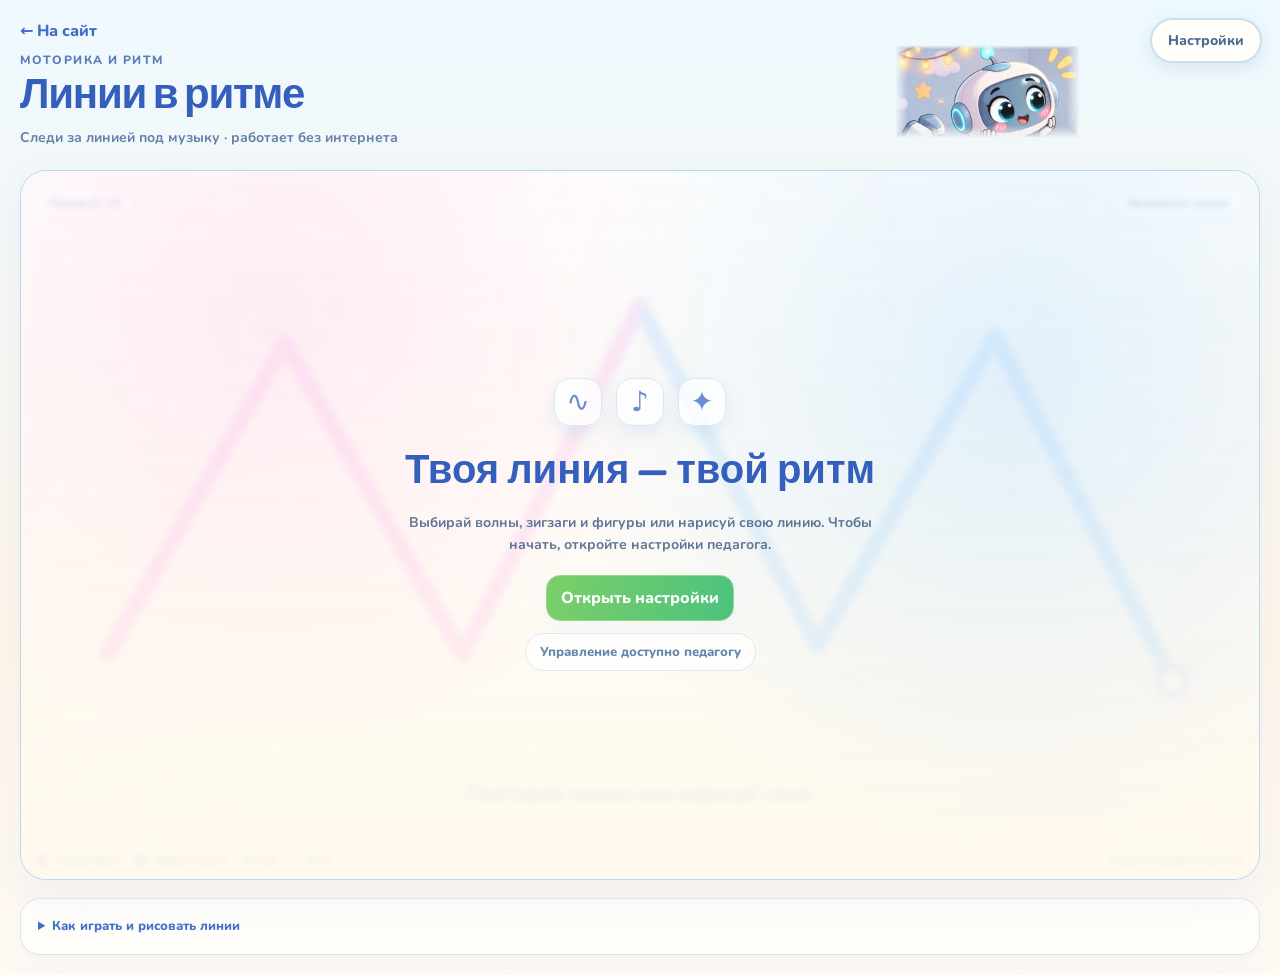
==== games/linii/index.html @ 6294ac90 "Add Mozgograd landing and kids games for GitHub Pages. Co-authored-by: Cursor <cursoragent@cursor.co" ====
<!DOCTYPE html>
<html lang="ru">
<head>
  <meta charset="utf-8" />
  <meta name="viewport" content="width=device-width, initial-scale=1" />
  <meta name="theme-color" content="#dff2ff" />
  <title>Линии в ритме — Я всё могу!</title>
  <link rel="preconnect" href="https://fonts.googleapis.com" />
  <link rel="preconnect" href="https://fonts.gstatic.com" crossorigin />
  <link href="https://fonts.googleapis.com/css2?family=Baloo+2:wght@700;800&family=Fredoka:wght@600;700&family=Nunito:wght@600;700;800&display=swap" rel="stylesheet" />
  <link rel="stylesheet" href="styles.css?v=2" />
</head>
<body>
  <main id="app">
    <a class="back-home" href="../../index.html">← На сайт</a>
    <header>
      <div>
        <p class="eyebrow">Моторика и ритм</p>
        <h1>Линии в ритме</h1>
        <p class="tagline">Следи за линией под музыку · работает без интернета</p>
      </div>
      <img class="mascot" src="assets/robot.webp" width="540" height="272" alt="Робот наблюдает за игрой" decoding="async" />
    </header>

    <button type="button" id="teacherLaunch" class="teacherLaunch" aria-label="Показать или скрыть настройки педагога" aria-controls="controls" aria-expanded="false">Настройки</button>

    <div class="layout">
      <div class="stageShell">
        <section class="screen" id="screen" aria-label="Игровое поле">
          <div class="hud">
            <span class="pill" id="roundLabel">Раунд 0 / 10</span>
            <span class="pill" id="stateLabel">Выберите линию</span>
          </div>
          <svg id="board" viewBox="0 0 1000 540" preserveAspectRatio="xMidYMid meet" aria-label="Поле с анимируемой линией. В режиме рисования проведите по нему пальцем.">
            <defs>
              <radialGradient id="stageGlow">
                <stop stop-color="#ffffff" stop-opacity=".95" />
                <stop offset="1" stop-color="#fdfaf0" stop-opacity=".55" />
              </radialGradient>
              <filter id="glow"><feGaussianBlur stdDeviation="6" /></filter>
            </defs>
            <rect width="1000" height="540" fill="url(#stageGlow)" />
            <g id="grid" opacity=".14" stroke="#b8d7ea" stroke-width="1"></g>
            <path id="ghost" fill="none" stroke="#d4b2f1" stroke-opacity=".35" stroke-width="10" stroke-linejoin="round" stroke-linecap="round" />
            <g id="coloredSegments"></g>
            <path id="drawPath" fill="none" stroke="#78d38f" stroke-width="13" stroke-linecap="round" stroke-linejoin="round" visibility="hidden" />
            <circle id="headGlow" cx="0" cy="0" r="24" fill="#f4cbff" opacity=".30" visibility="hidden" />
            <circle id="head" cx="0" cy="0" r="11" fill="white" stroke="#a3b8ff" stroke-width="4" visibility="hidden" />
            <circle id="traceFinger" cx="0" cy="0" r="12" fill="#8bdc9a" stroke="#ffffff" stroke-width="2" visibility="hidden" />
            <text id="canvasText" x="500" y="509" font-size="17" fill="#6f8db5" text-anchor="middle">Повторяй линию или нарисуй свою</text>
          </svg>
          <div class="splash" id="overlay">
            <div class="splashCard">
              <div class="heroSymbols" aria-hidden="true"><span>∿</span><span>♪</span><span>✦</span></div>
              <h2 id="overlayTitle">Твоя линия — твой ритм</h2>
              <p id="overlayDesc">Выбирай волны, зигзаги и фигуры или нарисуй свою линию. Чтобы начать, откройте настройки педагога.</p>
              <button class="btn primary" id="overlayAction" type="button">Открыть настройки</button>
              <div class="adultCue">Управление доступно педагогу</div>
            </div>
          </div>
          <div class="screenFoot">
            <div class="leftFoot">
              <span class="hand left"><i></i>левая рука</span>
              <span class="hand right"><i></i>правая рука</span>
              <span class="roundLine"><span id="shapeName">Зигзаг</span> · <span id="timeLabel">0,0 с</span></span>
            </div>
            <span class="smallNote" id="scoreLabel">Играй в удобном ритме</span>
          </div>
        </section>

        <div class="editorBar" id="editorBar">
          <span class="editorText" id="editorHint">Нарисуй пальцем или мышью непрерывную линию. Начни где угодно.</span>
          <button class="btn ghost" id="clearBtn" type="button">Очистить</button>
          <button class="btn green" id="saveBtn" type="button">Сохранить линию</button>
          <button class="btn" id="cancelBtn" type="button">Отмена</button>
        </div>

        <details class="infoBlock">
          <summary>Как играть и рисовать линии</summary>
          <p><b>Режим «Повторяй»:</b> следи за белой точкой и повторяй направление движения рукой. Розовый участок — левая рука, голубой — правая.</p>
          <p><b>Режим «Обводи»:</b> проведи пальцем или мышью по линии. Оцениваются точность и пройденный путь.</p>
          <p><b>Своя линия:</b> нажми «Нарисовать свою», проведи линию и сохрани. Она останется в этом браузере. Музыка создаётся в программе, внешних файлов не нужно.</p>
        </details>
      </div>

      <aside class="controls teacherDrawer" id="controls" aria-label="Закрытая панель педагога" aria-hidden="true" inert>
        <div class="drawerTop">
          <div>
            <div class="teacherEyebrow">Панель педагога</div>
            <h2>Настройки игры</h2>
          </div>
          <button class="drawerClose" id="teacherClose" type="button" aria-label="Скрыть настройки">✕</button>
        </div>
        <p class="drawerHint">Выберите задание и нажмите «Старт» — панель закроется. Чтобы изменить музыку или поставить паузу, снова откройте «Настройки».</p>
        <div class="toolbar">
          <button class="btn primary" id="startBtn" type="button">Старт</button>
          <button class="btn" id="pauseBtn" type="button" disabled>Пауза</button>
          <button class="btn green" id="drawBtn" type="button">Нарисовать свою</button>
          <button class="btn" id="fullBtn" type="button">Весь экран</button>
        </div>
        <button type="button" id="teacherLock" class="btn lockBtn">Скрыть панель</button>
        <div class="field">
          <label for="mode">Игровой режим</label>
          <select id="mode">
            <option value="class">Повторяй движения руками</option>
            <option value="trace">Обводи пальцем / мышью</option>
          </select>
        </div>
        <div class="field">
          <label for="shape">Форма линии</label>
          <select id="shape">
            <option value="random">Каждый раунд разная</option>
            <option value="zigzag" selected>Зигзаг</option>
            <option value="wave">Волна</option>
            <option value="hills">Горки</option>
            <option value="steps">Лесенка</option>
            <option value="loops">Петли</option>
            <option value="spiral">Спираль</option>
            <option value="eight">Восьмёрка</option>
            <option value="heart">Сердце</option>
            <option value="star">Звезда</option>
            <option value="flower">Цветок</option>
            <option value="custom">Моя линия</option>
          </select>
        </div>
        <div class="row2">
          <div class="field">
            <label for="difficulty">Сложность</label>
            <select id="difficulty">
              <option value="easy">Легко</option>
              <option value="normal" selected>Средне</option>
              <option value="hard">Сложно</option>
            </select>
          </div>
          <div class="field">
            <label for="rounds">Раундов</label>
            <select id="rounds">
              <option value="5">5</option>
              <option value="10" selected>10</option>
              <option value="20">20</option>
              <option value="999">Без конца</option>
            </select>
          </div>
        </div>
        <div class="field">
          <label for="duration">Время на линию: <strong id="durationVal">6 с</strong></label>
          <input type="range" id="duration" min="3" max="20" step="1" value="6" />
        </div>
        <div class="field">
          <label for="colorStyle">Цвет линии</label>
          <select id="colorStyle">
            <option value="half">Две половины — левая / правая</option>
            <option value="alternate">Чередование участков</option>
            <option value="rainbow">Радужные участки</option>
            <option value="single">Один цвет</option>
          </select>
        </div>
        <div class="musicPanel">
          <div class="musicTitle">
            <span>Музыкальное сопровождение</span>
            <span id="bpmLabel" class="bpm">120 BPM</span>
          </div>
          <div class="field">
            <label for="music">Выбери мелодию</label>
            <select id="music">
              <option value="pop">Электро-поп</option>
              <option value="funk">Фанк</option>
              <option value="latin">Латина</option>
              <option value="chip">8-бит</option>
              <option value="lofi">Лоу-фай</option>
              <option value="techno">Техно</option>
              <option value="break">Брейкбит</option>
              <option value="waltz">Вальс</option>
              <option value="ambient">Космос</option>
              <option value="soft">Нежная мелодия</option>
              <option value="cues">Только сигналы</option>
              <option value="off">Без музыки</option>
            </select>
          </div>
          <div class="volumeRow">
            <label for="volume">Громкость</label>
            <input id="volume" type="range" min="0" max="100" value="40" step="5" />
            <output id="volumeValue">40%</output>
          </div>
          <div class="musicActions">
            <button class="btn" id="previewBtn" type="button">Послушать стиль</button>
            <button class="btn ghost" id="restartBtn" type="button">Заново</button>
          </div>
          <div class="musicHelp" id="musicNote">Ритм синхронизирован с анимацией. Стили создаются в браузере.</div>
        </div>
        <div class="miniInfo" id="modeNote">Подключи ноутбук к телевизору или интерактивной доске, выбери музыку и нажми «Старт».</div>
      </aside>
    </div>
    <div class="teacherShade" id="teacherShade" hidden></div>
  </main>
  <script src="game.js?v=2"></script>
</body>
</html>
---- games/linii/styles.css ----
:root {
  color-scheme: light;
  --bg: #f6fbff;
  --panel: #ffffff;
  --panel2: #eef8ff;
  --ink: #35507f;
  --muted: #6580aa;
  --pink: #ff9dc6;
  --blue: #8dcfff;
  --mint: #84e0c2;
  --purple: #ae9cff;
  --stroke: #b7d9f3;
  --warm: #fff6e4;
  --accent: #7ac96c;
  --font: "Nunito", system-ui, sans-serif;
  --display: "Baloo 2", "Fredoka", sans-serif;
}

* { box-sizing: border-box; }
body {
  margin: 0;
  min-height: 100vh;
  color: var(--ink);
  font-family: var(--font);
  background: linear-gradient(180deg, #eef9ff, #fff5e8 65%, #fffaf3);
}
button, select, input { font: inherit; }
button { cursor: pointer; }
button:disabled { opacity: .5; cursor: default; }
button:focus-visible,
select:focus-visible,
input:focus-visible {
  outline: 3px solid #b9a8ff;
  outline-offset: 2px;
}

.back-home {
  display: inline-block;
  margin: 0 0 10px;
  color: #3f6ec7;
  font-weight: 800;
  text-decoration: none;
}
.back-home:hover { text-decoration: underline; }

main {
  max-width: 1400px;
  margin: 0 auto;
  padding: 20px;
}

header {
  position: relative;
  display: flex;
  align-items: flex-start;
  justify-content: space-between;
  gap: 16px;
  margin-bottom: 18px;
  padding-right: 160px;
  min-height: 100px;
}
.eyebrow {
  margin: 0 0 6px;
  color: #5b7eb8;
  font-size: 12px;
  font-weight: 800;
  letter-spacing: .12em;
  text-transform: uppercase;
}
header h1 {
  font-family: var(--display);
  font-size: clamp(28px, 3.8vw, 42px);
  line-height: 1.08;
  letter-spacing: -.03em;
  margin: 0;
  color: #355fbc;
}
.tagline {
  color: var(--muted);
  margin: 9px 0 0;
  font-size: 14px;
  font-weight: 700;
}
header .mascot {
  position: absolute;
  width: 185px;
  height: auto;
  right: 180px;
  top: -7px;
  pointer-events: none;
  user-select: none;
  z-index: 1;
  opacity: .92;
}

.layout { display: block; position: relative; }
.stageShell { width: 100%; max-width: 1400px; margin: auto; min-width: 0; }

.screen {
  position: relative;
  background:
    linear-gradient(180deg, rgba(255,255,255,.84), rgba(255,255,255,.92)),
    url(assets/stage.webp) center/cover no-repeat;
  border: 1px solid #b6d9ef;
  border-radius: 26px;
  overflow: hidden;
  box-shadow: 0 18px 45px #d4dff055;
}
.screen::before {
  content: "";
  position: absolute;
  inset: 0;
  background: linear-gradient(180deg, rgba(255,255,255,.18), rgba(255,255,255,.06));
  pointer-events: none;
  z-index: 0;
}
.screen::after {
  content: "";
  position: absolute;
  left: 20px;
  top: 18px;
  width: 270px;
  height: 170px;
  background: radial-gradient(circle at 35% 38%, rgba(255,255,255,.55), rgba(255,255,255,0) 70%);
  pointer-events: none;
  z-index: 0;
}
.screen svg {
  display: block;
  width: 100%;
  aspect-ratio: 1000 / 540;
  touch-action: none;
  user-select: none;
  position: relative;
  z-index: 1;
}

.hud {
  position: absolute;
  z-index: 2;
  top: 15px;
  left: 16px;
  right: 16px;
  display: flex;
  justify-content: space-between;
  align-items: center;
  gap: 10px;
  pointer-events: none;
}
.pill {
  font-size: 12px;
  font-weight: 800;
  color: #46628f;
  background: #ffffffd9;
  border: 1px solid #c5dff0;
  border-radius: 100px;
  padding: 8px 12px;
  backdrop-filter: blur(8px);
  box-shadow: 0 4px 16px #d7eaf055;
}
.screenFoot {
  padding: 11px 15px;
  background: rgba(255,255,255,.88);
  display: flex;
  align-items: center;
  justify-content: space-between;
  flex-wrap: wrap;
  gap: 10px;
  border-top: 1px solid #d8ecf8;
}
.leftFoot {
  display: flex;
  gap: 15px;
  flex-wrap: wrap;
  color: #6d87ad;
  font-size: 12px;
  font-weight: 700;
}
.smallNote { font-size: 12px; color: #7590b2; font-weight: 700; }
.roundLine { display: flex; align-items: center; gap: 12px; min-width: 0; }
.roundLine span { white-space: nowrap; }

.splash {
  position: absolute;
  inset: 0;
  background:
    radial-gradient(circle at 20% 20%, rgba(255, 180, 220, .22), transparent 40%),
    radial-gradient(circle at 80% 30%, rgba(140, 200, 255, .25), transparent 42%),
    linear-gradient(180deg, rgba(255,255,255,.78), rgba(255,248,235,.88));
  display: grid;
  place-items: center;
  text-align: center;
  padding: 22px;
  z-index: 3;
  backdrop-filter: blur(3px);
  color: #3d5d8d;
}
.splash[hidden] { display: none !important; }
.splashCard {
  animation: splashIn .45s cubic-bezier(.2, .9, .25, 1);
  max-width: 520px;
}
@keyframes splashIn {
  from { opacity: 0; transform: translateY(12px) scale(.97); }
  to { opacity: 1; transform: none; }
}
.splash h2 {
  margin: 0 0 8px;
  font-family: var(--display);
  font-size: clamp(26px, 3.6vw, 40px);
  color: #355fbc;
}
.splash p {
  font-size: 14px;
  line-height: 1.55;
  color: #5e7698;
  max-width: 470px;
  margin: 0 auto 20px;
  font-weight: 700;
}
.splash .heroSymbols {
  display: flex;
  justify-content: center;
  gap: 14px;
  font-size: 28px;
  margin-bottom: 14px;
  color: #6a8fd0;
}
.splash .heroSymbols span {
  display: inline-grid;
  place-items: center;
  width: 48px;
  height: 48px;
  border-radius: 16px;
  background: rgba(255,255,255,.75);
  border: 1px solid #d8e8f6;
  box-shadow: 0 8px 18px rgba(140, 180, 220, .2);
  animation: bob 2.8s ease-in-out infinite;
}
.splash .heroSymbols span:nth-child(2) { animation-delay: .35s; }
.splash .heroSymbols span:nth-child(3) { animation-delay: .7s; }
@keyframes bob {
  0%, 100% { transform: translateY(0); }
  50% { transform: translateY(-5px); }
}
.adultCue {
  font-size: 13px;
  font-weight: 800;
  color: #6385ae;
  background: #ffffffbd;
  border: 1px solid #dceaf4;
  padding: 9px 14px;
  border-radius: 100px;
  margin: 12px auto 0;
  width: fit-content;
}
.hand {
  display: inline-flex;
  align-items: center;
  gap: 7px;
}
.hand i {
  width: 12px;
  height: 12px;
  border-radius: 50%;
  display: inline-block;
  box-shadow: inset 0 -2px rgba(0,0,0,.12);
}
.hand.left i { background: #f39de9; }
.hand.right i { background: #83c4ff; }

.btn {
  border: 1px solid #c6def1;
  color: #45628d;
  background: #ffffff;
  padding: 11px 14px;
  border-radius: 14px;
  min-height: 42px;
  font-weight: 800;
  transition: filter .15s;
  box-shadow: 0 8px 20px #ddeaf655;
}
.btn:not(:disabled):hover { filter: brightness(1.08); }
.btn.primary {
  background: linear-gradient(100deg, #7bcf68, #4cc27e);
  border-color: #8fdc89;
  color: #fff;
}
.btn.green {
  background: linear-gradient(100deg, #7ed1ff, #7ec7ff);
  border-color: #9fd8ff;
  color: #2f5f9b;
}
.btn.ghost { background: transparent; }

.toolbar {
  margin-top: 12px;
  display: flex;
  gap: 9px;
  flex-wrap: wrap;
}
.toolbar .btn { flex: 1; }

.editorBar {
  display: none;
  background: #f6fffb;
  border: 1px solid #bfe7dc;
  border-radius: 16px;
  padding: 12px;
  margin-top: 12px;
  align-items: center;
  gap: 10px;
  flex-wrap: wrap;
  box-shadow: 0 8px 20px #dff3eb55;
}
.editorBar .editorText {
  flex: 1;
  min-width: 190px;
  font-size: 13px;
  color: #4a8a77;
  font-weight: 700;
}
.editorBar .btn { white-space: nowrap; }
.editorActive .editorBar { display: flex; }
.editorActive .teacherDrawer .toolbar { display: none; }

.controls {
  border: 1px solid #cfe5f4;
  border-radius: 24px;
  background: linear-gradient(160deg, #ffffff, #f7fbff);
  padding: 18px;
  display: grid;
  gap: 15px;
  box-shadow: 0 16px 35px #dce7f044;
}
.controls h2 { font-size: 18px; margin: 0; font-family: var(--display); }
.field { display: grid; gap: 7px; }
.field label { color: #5b79a6; font-size: 13px; font-weight: 800; }
.field select,
.field input[type=range] { width: 100%; }
.field select {
  background: #fffefc;
  color: #416288;
  border: 1px solid #c7dff0;
  border-radius: 12px;
  padding: 10px 11px;
  font-size: 14px;
  min-height: 42px;
  font-weight: 700;
}
.field input[type=range] { accent-color: #b39dff; cursor: pointer; }
.row2 { display: grid; grid-template-columns: 1fr 1fr; gap: 10px; }
.miniInfo { font-size: 12px; line-height: 1.5; color: #7590b2; font-weight: 700; }

.musicPanel {
  background: #fff8eb;
  border: 1px solid #f0dcb3;
  border-radius: 18px;
  padding: 13px;
  display: grid;
  gap: 11px;
}
.musicTitle {
  display: flex;
  justify-content: space-between;
  align-items: center;
  gap: 10px;
  font-weight: 800;
  font-size: 14px;
}
.bpm {
  background: #eff9ee;
  color: #65a25d;
  border-radius: 99px;
  font-size: 12px;
  font-weight: 800;
  padding: 5px 9px;
  white-space: nowrap;
  border: 1px solid #cfe8ce;
}
.musicHelp { font-size: 11px; color: #7d95b8; line-height: 1.45; font-weight: 700; }
.volumeRow { display: flex; gap: 9px; align-items: center; }
.volumeRow label { min-width: 68px; font-size: 12px; font-weight: 800; }
.volumeRow output {
  font-variant-numeric: tabular-nums;
  min-width: 36px;
  text-align: right;
  color: #54759d;
  font-size: 12px;
  font-weight: 800;
}
.volumeRow input { flex: 1; min-width: 0; }
.musicActions { display: flex; gap: 8px; }
.musicActions .btn { font-size: 13px; flex: 1; padding: 9px 10px; }

.infoBlock {
  margin-top: 18px;
  border: 1px solid #d5e7f6;
  background: #fffefa;
  padding: 17px;
  border-radius: 20px;
  color: #6684aa;
  line-height: 1.65;
  font-size: 13px;
  box-shadow: 0 14px 30px #dce9f044;
  font-weight: 700;
}
.infoBlock summary {
  cursor: pointer;
  font-weight: 800;
  color: #3f6ec7;
  list-style-position: inside;
}
.infoBlock summary:hover { color: #6ea6d6; }
.infoBlock p:first-of-type { margin-top: 12px; }
.infoBlock b { color: #456895; }
.infoBlock p { margin: 0 0 9px; }
.infoBlock p:last-child { margin-bottom: 0; }

[hidden] { display: none !important; }

.teacherLaunch {
  position: fixed;
  z-index: 48;
  top: 18px;
  right: 18px;
  padding: 11px 16px;
  min-height: 45px;
  background: #fffefb;
  border: 2px solid #c9dfef;
  box-shadow: 0 5px 16px #b6cad866;
  color: #4d6b92;
  border-radius: 50px;
  font-weight: 800;
  font-size: 14px;
  cursor: pointer;
}
.teacherLaunch:focus-visible,
.drawerClose:focus-visible {
  outline: 3px solid #789df6;
  outline-offset: 3px;
}
.teacherLaunch:hover { background: #f0faff; }
.teacherShade {
  position: fixed;
  z-index: 49;
  inset: 0;
  background: rgba(32, 58, 85, .46);
  backdrop-filter: blur(3px);
}
.controls.teacherDrawer {
  position: fixed;
  z-index: 50;
  top: 0;
  right: 0;
  bottom: 0;
  width: min(440px, 96vw);
  height: 100dvh;
  overflow-y: auto;
  overscroll-behavior: contain;
  display: grid;
  grid-template-columns: minmax(0, 1fr);
  align-content: start;
  gap: 13px;
  padding: 22px 20px 28px;
  border-radius: 25px 0 0 25px;
  border: 1px solid #b9d9ee;
  background: linear-gradient(180deg, #fffefc, #f4faff);
  box-shadow: -18px 0 52px #294d7360;
  transform: translateX(110%);
  transition: transform .25s ease, visibility .25s;
  visibility: hidden;
  pointer-events: none;
}
.controls.teacherDrawer.is-open {
  transform: translateX(0);
  visibility: visible;
  pointer-events: auto;
}
.drawerTop {
  display: flex;
  justify-content: space-between;
  align-items: center;
  gap: 10px;
}
.teacherEyebrow {
  font-size: 12px;
  font-weight: 800;
  color: #7798ba;
  margin-bottom: 5px;
}
.drawerTop h2 {
  font-size: 23px;
  color: #3b69a7;
  margin: 0;
  font-family: var(--display);
}
.drawerClose {
  width: 44px;
  height: 44px;
  flex: none;
  border-radius: 13px;
  border: 1px solid #d5e6ef;
  background: #fff;
  color: #48658c;
  font-size: 20px;
  cursor: pointer;
}
.drawerHint {
  margin: 0;
  color: #6684a1;
  font-size: 12px;
  line-height: 1.55;
  font-weight: 700;
}
.controls.teacherDrawer .toolbar {
  display: grid;
  grid-template-columns: 1fr 1fr;
  gap: 8px;
  margin: 0;
}
.controls.teacherDrawer .toolbar .btn {
  font-size: 13px;
  padding: 10px 8px;
  min-width: 0;
  flex: auto;
}
.lockBtn {
  background: #fff1e7;
  color: #89572b;
  border: 1px solid #f0d3b6;
  font-size: 14px;
  width: 100%;
}

body.isFullscreen main {
  height: 100dvh;
  width: 100vw;
  overflow: hidden;
  max-width: none;
  padding: 0;
  background: #f9fbff;
}
body.isFullscreen .layout { display: block; }
body.isFullscreen aside.teacherDrawer { display: grid; }
body.isFullscreen .teacherLaunch { display: block; }
body.isFullscreen .screen { height: 100dvh; border-radius: 0; border: none; display: flex; flex-direction: column; }
body.isFullscreen .stageShell { max-width: none; width: 100%; }
body.isFullscreen .editorBar { z-index: 14; position: fixed; bottom: 70px; left: 16px; right: 16px; max-width: 750px; margin: auto; }
body.isFullscreen .toolbar { position: static; max-width: none; }
body.isFullscreen .infoBlock { display: none; }
body.isFullscreen .screen svg {
  flex: 1;
  min-height: 0;
  width: 100%;
  height: calc(100vh - 42px);
  aspect-ratio: auto;
}
body.isFullscreen .screenFoot { flex-shrink: 0; }
body.isFullscreen header { display: none; }

@media (max-width: 800px) {
  header .mascot { width: 135px; right: 130px; top: -8px; }
}
@media (max-width: 530px) {
  main { padding: 12px; }
  header {
    padding-right: 0;
    padding-top: 75px;
    min-height: 132px;
  }
  header .mascot {
    width: 120px;
    right: auto;
    left: 0;
    top: -6px;
  }
  .teacherLaunch {
    top: 10px;
    right: 10px;
    font-size: 12px;
    padding: 8px 13px;
    min-height: 39px;
  }
  .controls.teacherDrawer {
    width: min(410px, 100vw);
    border-radius: 18px 0 0 18px;
    padding: 17px 14px 26px;
  }
  .controls.teacherDrawer .row2 { grid-template-columns: 1fr 1fr; }
  .controls.teacherDrawer .toolbar .btn { font-size: 12px; padding: 10px 5px; }
  .screen { border-radius: 18px; }
  .screen svg { aspect-ratio: 1000 / 620; }
  body.isFullscreen header { display: none; }
}
@media (prefers-reduced-motion: reduce) {
  .controls.teacherDrawer { transition: none; }
}
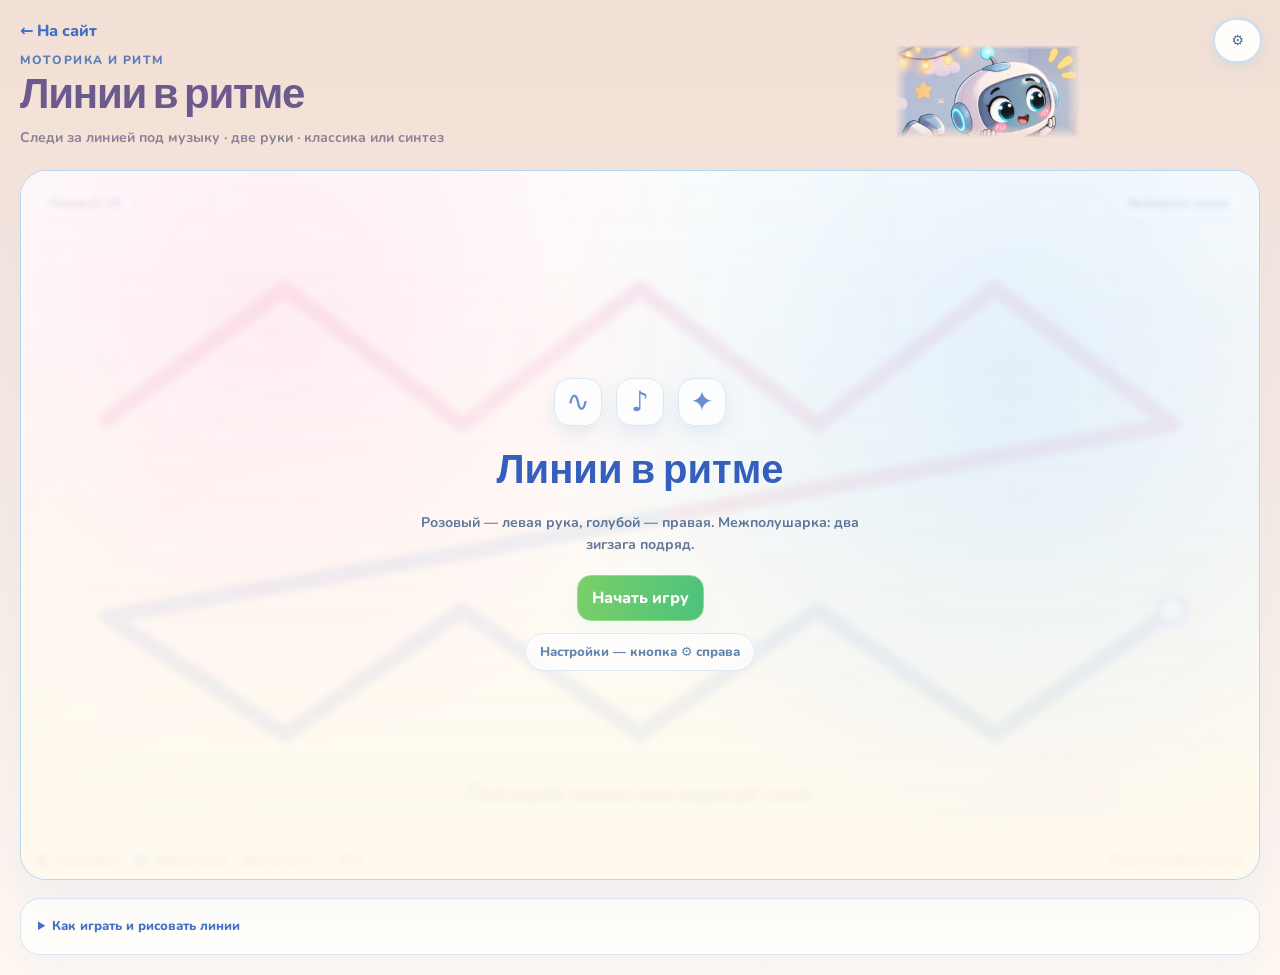
==== commit 96c5e94a: "Simplify start screens, add classical music and hemi mode for lines. Co-authored-by: Cursor <cursora" ====
--- a/games/linii/index.html
+++ b/games/linii/index.html
@@ -3,12 +3,12 @@
 <head>
   <meta charset="utf-8" />
   <meta name="viewport" content="width=device-width, initial-scale=1" />
-  <meta name="theme-color" content="#dff2ff" />
+  <meta name="theme-color" content="#f2dfd5" />
   <title>Линии в ритме — Я всё могу!</title>
   <link rel="preconnect" href="https://fonts.googleapis.com" />
   <link rel="preconnect" href="https://fonts.gstatic.com" crossorigin />
   <link href="https://fonts.googleapis.com/css2?family=Baloo+2:wght@700;800&family=Fredoka:wght@600;700&family=Nunito:wght@600;700;800&display=swap" rel="stylesheet" />
-  <link rel="stylesheet" href="styles.css?v=2" />
+  <link rel="stylesheet" href="styles.css?v=6" />
 </head>
 <body>
   <main id="app">
@@ -17,12 +17,12 @@
       <div>
         <p class="eyebrow">Моторика и ритм</p>
         <h1>Линии в ритме</h1>
-        <p class="tagline">Следи за линией под музыку · работает без интернета</p>
+        <p class="tagline">Следи за линией под музыку · две руки · классика или синтез</p>
       </div>
       <img class="mascot" src="assets/robot.webp" width="540" height="272" alt="Робот наблюдает за игрой" decoding="async" />
     </header>
 
-    <button type="button" id="teacherLaunch" class="teacherLaunch" aria-label="Показать или скрыть настройки педагога" aria-controls="controls" aria-expanded="false">Настройки</button>
+    <button type="button" id="teacherLaunch" class="teacherLaunch" aria-label="Показать или скрыть настройки" aria-controls="controls" aria-expanded="false">⚙</button>
 
     <div class="layout">
       <div class="stageShell">
@@ -52,10 +52,10 @@
           <div class="splash" id="overlay">
             <div class="splashCard">
               <div class="heroSymbols" aria-hidden="true"><span>∿</span><span>♪</span><span>✦</span></div>
-              <h2 id="overlayTitle">Твоя линия — твой ритм</h2>
-              <p id="overlayDesc">Выбирай волны, зигзаги и фигуры или нарисуй свою линию. Чтобы начать, откройте настройки педагога.</p>
-              <button class="btn primary" id="overlayAction" type="button">Открыть настройки</button>
-              <div class="adultCue">Управление доступно педагогу</div>
+              <h2 id="overlayTitle">Линии в ритме</h2>
+              <p id="overlayDesc">Повторяй линию под музыку. Розовый — левая рука, голубой — правая. Нажми «Начать»!</p>
+              <button class="btn primary" id="overlayAction" type="button">Начать игру</button>
+              <div class="adultCue">Настройки — кнопка ⚙ справа</div>
             </div>
           </div>
           <div class="screenFoot">
@@ -77,9 +77,9 @@
 
         <details class="infoBlock">
           <summary>Как играть и рисовать линии</summary>
-          <p><b>Режим «Повторяй»:</b> следи за белой точкой и повторяй направление движения рукой. Розовый участок — левая рука, голубой — правая.</p>
-          <p><b>Режим «Обводи»:</b> проведи пальцем или мышью по линии. Оцениваются точность и пройденный путь.</p>
-          <p><b>Своя линия:</b> нажми «Нарисовать свою», проведи линию и сохрани. Она останется в этом браузере. Музыка создаётся в программе, внешних файлов не нужно.</p>
+          <p><b>Повторяй:</b> следи за точкой и повторяй движение рукой. Розовый — левая, голубой — правая.</p>
+          <p><b>Межполушарка:</b> два зигзага подряд — сначала левая рука, потом правая продолжает.</p>
+          <p><b>Обводи:</b> проведи пальцем по линии. Можно выбрать классику или синтез в настройках ⚙.</p>
         </details>
       </div>
 
@@ -91,7 +91,7 @@
           </div>
           <button class="drawerClose" id="teacherClose" type="button" aria-label="Скрыть настройки">✕</button>
         </div>
-        <p class="drawerHint">Выберите задание и нажмите «Старт» — панель закроется. Чтобы изменить музыку или поставить паузу, снова откройте «Настройки».</p>
+        <p class="drawerHint">Музыка, форма и режим. «Старт» закрывает панель. Ребёнку достаточно кнопки «Начать» на экране.</p>
         <div class="toolbar">
           <button class="btn primary" id="startBtn" type="button">Старт</button>
           <button class="btn" id="pauseBtn" type="button" disabled>Пауза</button>
@@ -102,6 +102,7 @@
         <div class="field">
           <label for="mode">Игровой режим</label>
           <select id="mode">
+            <option value="hemi" selected>Межполушарка — две руки</option>
             <option value="class">Повторяй движения руками</option>
             <option value="trace">Обводи пальцем / мышью</option>
           </select>
@@ -109,8 +110,9 @@
         <div class="field">
           <label for="shape">Форма линии</label>
           <select id="shape">
+            <option value="hemi" selected>Два зигзага (межполушарка)</option>
             <option value="random">Каждый раунд разная</option>
-            <option value="zigzag" selected>Зигзаг</option>
+            <option value="zigzag">Зигзаг</option>
             <option value="wave">Волна</option>
             <option value="hills">Горки</option>
             <option value="steps">Лесенка</option>
@@ -163,18 +165,32 @@
           <div class="field">
             <label for="music">Выбери мелодию</label>
             <select id="music">
-              <option value="pop">Электро-поп</option>
-              <option value="funk">Фанк</option>
-              <option value="latin">Латина</option>
-              <option value="chip">8-бит</option>
-              <option value="lofi">Лоу-фай</option>
-              <option value="techno">Техно</option>
-              <option value="break">Брейкбит</option>
-              <option value="waltz">Вальс</option>
-              <option value="ambient">Космос</option>
-              <option value="soft">Нежная мелодия</option>
-              <option value="cues">Только сигналы</option>
-              <option value="off">Без музыки</option>
+              <optgroup label="Классика">
+                <option value="classic:soldiers" selected>Чайковский — Марш солдатиков</option>
+                <option value="classic:polka">Чайковский — Полька</option>
+                <option value="classic:sugarplum">Чайковский — Фея Драже</option>
+                <option value="classic:joy">Бетховен — Ода к радости</option>
+                <option value="classic:elephant">Сен-Санс — Слон</option>
+                <option value="classic:morning">Григ — Утро</option>
+                <option value="classic:flowers">Чайковский — Вальс цветов</option>
+                <option value="classic:serenade">Моцарт — Ночная серенада</option>
+                <option value="classic:rondo">Моцарт — Турецкое рондо</option>
+                <option value="classic:tell">Россини — Вильгельм Телль</option>
+              </optgroup>
+              <optgroup label="Синтез в браузере">
+                <option value="soft">Нежная мелодия</option>
+                <option value="waltz">Вальс</option>
+                <option value="pop">Электро-поп</option>
+                <option value="funk">Фанк</option>
+                <option value="latin">Латина</option>
+                <option value="chip">8-бит</option>
+                <option value="lofi">Лоу-фай</option>
+                <option value="techno">Техно</option>
+                <option value="break">Брейкбит</option>
+                <option value="ambient">Космос</option>
+                <option value="cues">Только сигналы</option>
+                <option value="off">Без музыки</option>
+              </optgroup>
             </select>
           </div>
           <div class="volumeRow">
@@ -193,6 +209,6 @@
     </div>
     <div class="teacherShade" id="teacherShade" hidden></div>
   </main>
-  <script src="game.js?v=2"></script>
+  <script src="game.js?v=6"></script>
 </body>
 </html>
--- a/games/linii/styles.css
+++ b/games/linii/styles.css
@@ -1,17 +1,17 @@
 :root {
   color-scheme: light;
-  --bg: #f6fbff;
-  --panel: #ffffff;
-  --panel2: #eef8ff;
-  --ink: #35507f;
-  --muted: #6580aa;
-  --pink: #ff9dc6;
-  --blue: #8dcfff;
-  --mint: #84e0c2;
-  --purple: #ae9cff;
-  --stroke: #b7d9f3;
-  --warm: #fff6e4;
-  --accent: #7ac96c;
+  --bg: #f3e6dc;
+  --panel: #fffaf7;
+  --panel2: #f7efe8;
+  --ink: #4a4568;
+  --muted: #8a8199;
+  --pink: #e8a0c0;
+  --blue: #9bb8e0;
+  --mint: #9dceb8;
+  --purple: #b5a0d4;
+  --stroke: #e0d4c8;
+  --warm: #fff4ea;
+  --accent: #8fbf8a;
   --font: "Nunito", system-ui, sans-serif;
   --display: "Baloo 2", "Fredoka", sans-serif;
 }
@@ -22,7 +22,7 @@
   min-height: 100vh;
   color: var(--ink);
   font-family: var(--font);
-  background: linear-gradient(180deg, #eef9ff, #fff5e8 65%, #fffaf3);
+  background: linear-gradient(180deg, #f2dfd5, #f7ebe3 55%, #fff8f2);
 }
 button, select, input { font: inherit; }
 button { cursor: pointer; }
@@ -73,7 +73,7 @@
   line-height: 1.08;
   letter-spacing: -.03em;
   margin: 0;
-  color: #355fbc;
+  color: #6d5a8d;
 }
 .tagline {
   color: var(--muted);
